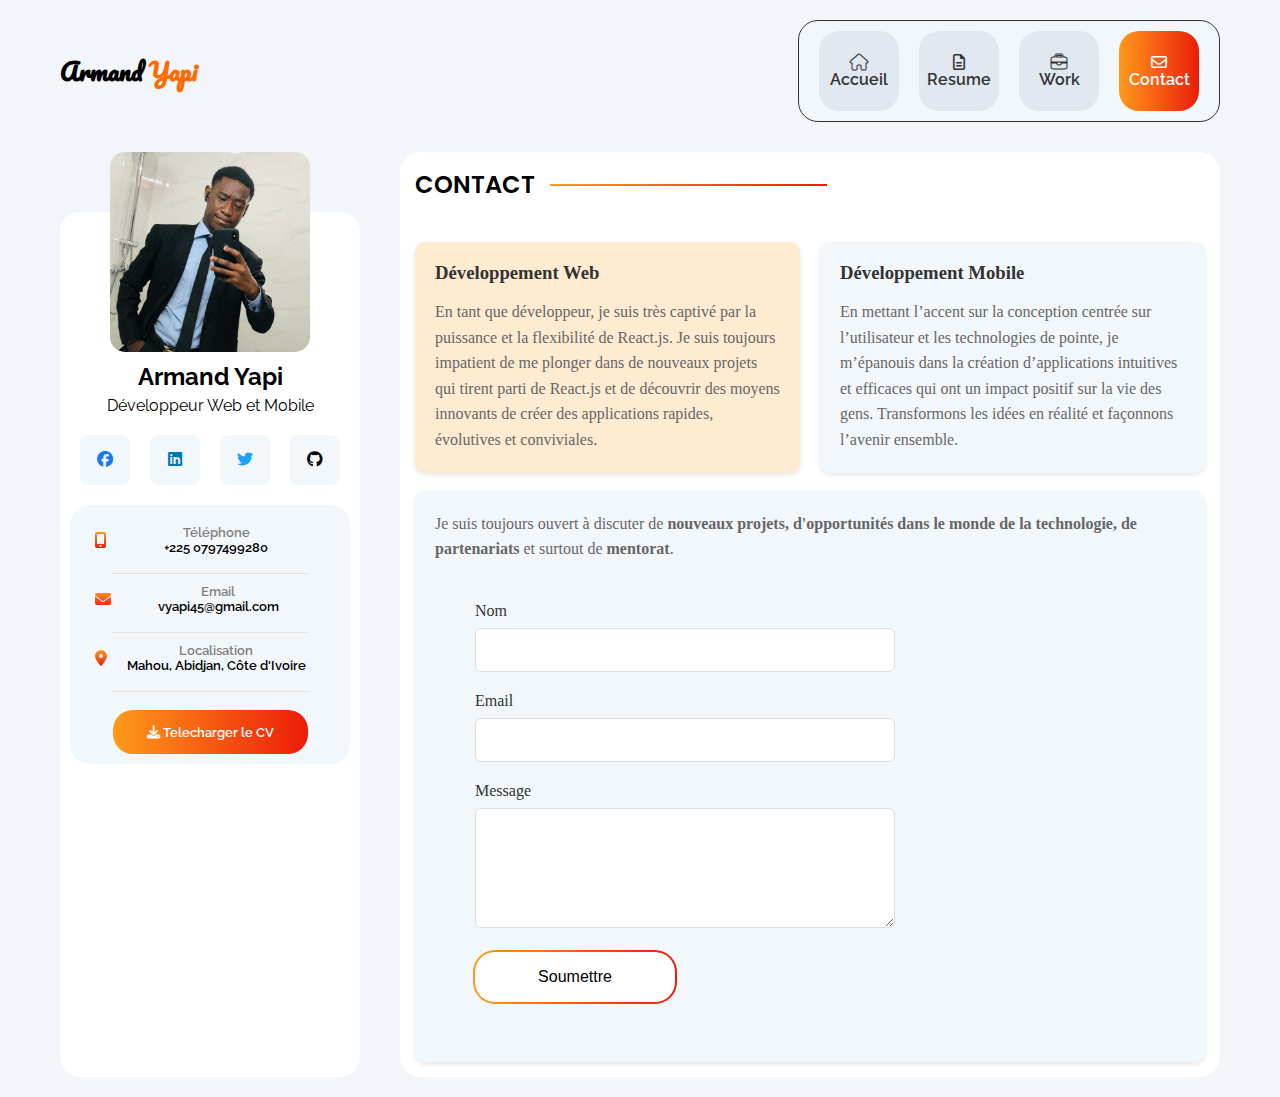
==== pages/contact.html @ fc7dac3e "first commit" ====
<!DOCTYPE html>
<html lang="fr">
<head>
    <meta charset="UTF-8">
    <meta name="viewport" content="width=device-width, initial-scale=1.0">
    <link rel="stylesheet" href="../style/style.css">
    <link rel="icon" href="../img/favicon.ico" type="image/x-icon">
    <link rel="stylesheet" href="https://cdnjs.cloudflare.com/ajax/libs/font-awesome/6.5.1/css/all.min.css">
    <script src="../script/script.js"></script>
    <title>Armand Yapi - Portfolio</title>
</head>
<body>
    <div class="container">
        <header>
            <div class="logo">
                Armand <span>Yapi</span>
            </div>
            <nav class="nav-icons">
                <a href="../index.html">
                    <i class="fas fa-house icon-outline active"></i>
                    Accueil
                </a>
                <a href="pages/resume.html">
                    <i class="far fa-file-alt"></i>
                    <span>Resume</span>
                </a>
                <a href="work.html">
                    <i class="fas fa-briefcase icon-outline"></i>Work</a>
                <a href="contact.html"  class="active">
                    <i class="far fa-envelope"></i>Contact
                </a>
            </nav>
        </header>
        <div class="main-content">
            <div class="profile">
                <div class="profile-img">
                    <img src="../img/profile.jpg" alt="Armand Yapi" srcset="">
                </div>
                <h2>Armand Yapi</h2>
                <p>Développeur Web et Mobile</p>

                <div class="social-links">
                    <div class="card">
                        <a href="#" class="facebook-icon"><i class="fab fa-facebook"></i></a>
                    </div>
                    <div class="card">
                        <a href="#" class="linkedin-icon"><i class="fab fa-linkedin"></i></a>
                    </div>
                    <div class="card">
                        <a href="#" class="twitter-icon"><i class="fab fa-twitter"></i></a>
                    </div>
                    <div class="card">
                        <a href="#" class="github-icon"><i class="fab fa-github"></i></a>
                    </div>
                    
                </div>

                <div class="contact-info">
                    <!-- phone -->
                    <div class="contact-card">
                        
                        <div class="icon-container">
                            <i class="fas fa-mobile-alt icon"></i>
                        </div>
                        
                        <div class="text-container">
                            <span class="label">Téléphone</span>
                            <span class="phone-number">+225 0797499280</span>
                        </div>
                    </div>
                    <div class="divider"></div>
                    
                     <!-- mail -->
                    <div class="contact-card">
                        
                        <div class="icon-container">
                            <i class="fas fa-envelope icon"></i>
                        </div>
                        
                        <div class="text-container">
                            <span class="label">Email</span>
                            <span class="phone-number">vyapi45@gmail.com</span>
                        </div>
                    </div>
                    <div class="divider"></div>
                   <!-- location -->
                   <div class="contact-card">
                        
                        <div class="icon-container">
                            <i class="fas fa-map-marker-alt icon "></i>
                        </div>
                    
                        <div class="text-container">
                            <span class="label">Localisation</span>
                            <span class="phone-number">Mahou, Abidjan, Côte d'Ivoire</span>
                        </div>
                    </div>
                    <div class="divider"></div>
                    <br />
                    <a href="../img/armand.pdf" download="Armand_Yapi.pdf">
                        <button class="download-btn">
                            <i class="fas fa-download"></i> Telecharger le CV
                        </button>
                    </a>
                
                </div>
                
            
            </div>
            <div class="content">
                <section class="about">
                    <div class="about-header">
                        <h2 class="uppercase-text">Contact</h2>
                        <div class="divider2"></div>
                    </div>
                   
                </section>

                <div class="services">
                    <div class="service-card">
                        <h3>Développement Web</h3>
                        <p>
                            En tant que développeur, je suis très captivé par la puissance et la flexibilité de React.js. Je suis toujours impatient de me plonger dans de nouveaux projets qui tirent parti de React.js et de découvrir des moyens innovants de créer des applications rapides, évolutives et conviviales.
                        </p>
                    </div>
                    <div class="service-card highlight">
                        <h3>Développement Mobile</h3>
                        <p>
                            En mettant l’accent sur la conception centrée sur l’utilisateur et les technologies de pointe, je m’épanouis dans la création d’applications intuitives et efficaces qui ont un impact positif sur la vie des gens. Transformons les idées en réalité et façonnons l’avenir ensemble.
                        </p>
                    </div>
            </div>
            <br>
            <div class="service-card highlight">
                <p>
                    Je suis toujours ouvert à discuter de <strong>nouveaux projets, d'opportunités dans le monde de la technologie, de partenariats</strong> 
                    et surtout de <strong>mentorat</strong>. 
                </p>
                <div class="form-container">
                    <div id="snackbar"></div>
                   
                    <form id="contactForm" action="https://formsubmit.co/ajax/vyapi45@gmail.com" method="POST">
                        <!-- Désactiver CAPTCHA -->
                        <input type="hidden" name="_captcha" value="false">
                        <!-- Désactiver la redirection -->
                        <input type="hidden" name="_next" value="">
                        <!-- Forcer la réponse JSON -->
                        <input type="hidden" name="_template" value="table">
                    
                        <div class="form-group">
                            <label for="name">Nom</label>
                            <input type="text" id="name" name="name" required>
                            <div class="error" id="nameError">Veuillez entrer votre nom</div>
                        </div>
                    
                        <div class="form-group">
                            <label for="email">Email</label>
                            <input type="email" id="email" name="email" required>
                            <div class="error" id="emailError">Veuillez saisir une adresse valide</div>
                        </div>
                    
                        <div class="form-group">
                            <label for="message">Message</label>
                            <textarea id="message" name="message" required></textarea>
                            <div class="error" id="messageError">Veuillez entrer votre message</div>
                        </div>
                    
                        <button type="submit" class="button"  id="submitBtn">
                            <span id="submitText">Soumettre</span> 
                            
                                <div id="loader" class="spinner" style="display: none;"></div> <!-- Loader dans le bouton -->
                            
                        </button>
                    </form>
                    
  
                </div>
                
            </div>
        </div>
    </div>
</body>
</html>
---- style/style.css ----
@import url('https://fonts.googleapis.com/css2?family=Pacifico&display=swap');
@import url('https://fonts.googleapis.com/css2?family=Raleway:ital,wght@0,100..900;1,100..900&display=swap');
@import url('https://fonts.googleapis.com/css2?family=Poppins:ital,wght@0,100;0,200;0,300;0,400;0,500;0,600;0,700;0,800;0,900;1,100;1,200;1,300;1,400;1,500;1,600;1,700;1,800;1,900&display=swap');
* {
    margin: 0;
    padding: 0;
    box-sizing: border-box;
    
}

body {
    background-color: #F2F5F9;
}

.container {
    max-width: 1200px;
    margin: 0 auto;
    padding: 20px;
}

/* Header */
header {
    display: flex;
    justify-content: space-between;
    align-items: center;
    margin-bottom: 30px;
}

.logo {
    font-size: 24px;
    font-weight: bold;
    font-family: 'Pacifico';
}

.logo span {
    color: #ff6b00;
    font-family: 'Pacifico';
}
.content{
    border-radius: 20px;
    background-color: #FFFFFF;
    padding: 15px;
}
.content h2{
    font-family: 'Poppins';
    font-weight: 600;
}
.nav-icons {
    display: flex;
    gap: 20px;
    background-color: #F2F7FC;
    padding: 10px 20px;
    border-radius: 20px;
    align-items: center;
    border: 1px solid #333;
}

.nav-icons a {
    flex-direction: column;
    align-items: center;
    justify-content: center;
    display: flex;
    text-align: center;
    text-decoration: none;
    color: #333;
    background-color: #E1E8EF;
    width: 80px;
    height: 80px;
    border-radius: 20px;
    font-family: 'Raleway';
    font-weight: 600;
    transition: background-color 0.3s ease;
}
.icon-outline {
    color: transparent;
    -webkit-text-stroke: 1px#333; 
    transition: all 0.3s ease;
}


.nav-icons a.active {
    background: linear-gradient(to right, #FF9A1A, #EC1C09);
    color: white;
}
.nav-icons a.active .icon-outline {
    color: transparent;
    -webkit-text-stroke: 1px white; 
}
.nav-icons a:hover {
    background-color: #FF9A1A; 
    color: white;
}
.nav-icons a:hover .icon-outline {
    color: transparent;
    -webkit-text-stroke: 1px white; 
}

/* Main Content */
.main-content {
    display: grid;
    grid-template-columns: 300px 1fr;
    gap: 40px;
}

/* Profile Section */
.profile {
    position: relative;
    text-align: center;
    background-color: #FFFFFF;
    padding: 10px;
    border-radius: 20px;
    margin-top: 60px;
}
.profile h2{
    margin-top: 140px;
    font-family: 'Raleway', sans-serif;
    font-weight: bold;
    margin-bottom: 5px;
}
.profile p{
    font-family: 'Raleway', sans-serif;
    font-weight: 400;
    margin-bottom: 20px;
}

.profile-img {
    position: absolute;
    top: -60px; 
    left: 50%;
    transform: translateX(-50%);
    width: 200px;
    height: 200px;
    border-radius: 15px;
    margin: 0 auto 20px;
    overflow: hidden;
}

.profile-img img {
    width: 100%;
    height: 100%;
    object-fit: cover;
}

.social-links {
    display: flex;
    justify-content: center;
    gap: 20px;
    margin: 20px 0;
}

.card{
    background-color: #F2F7FC;
    width: 50px; 
    height: 50px;
    border-radius:8px;
    display: flex;
    justify-content: center;
    align-items: center;

    cursor: pointer;
}
.facebook-icon{
    color: #1877F2;
}
.linkedin-icon{
    color: #0077B5;
}
.twitter-icon{
    color: #1DA1F2;
}
.github-icon{
    color: #0B0909;
}

.contact-info {
    background-color:  #F2F7FC;
    border-radius: 20px;
    text-align: center;
    padding: 10px;
   
}

.contact-card{
    display: flex;
    align-items: center;
    padding: 10px 15px;
   
}
.icon-container{
    display: flex;
    justify-content: center;
    align-items: center;
    
   
}
.icon{
    font-size: 40;
    background: linear-gradient(to bottom, #FF9A1A, #EC1C09);
    -webkit-background-clip: text;
    color: transparent;
}
.text-container {
    display:flex ;
    flex-direction: column;
    width: 100%;
   align-items: center;
}
.label {
    font-size: 13px;
    color: gray;
    font-family: 'Raleway', sans-serif;
    font-weight: 600;
}
.phone-number {
    font-size: 13px;
    font-family: 'Raleway', sans-serif;
    font-weight: 600;
    color: black;
}
.divider {
    display: flex;
    justify-content: center;
    width: 75%;
    height: 1px;
    background-color: #E3E3E3;
    margin-top: 8px;
    margin-left: auto; 
    margin-right: auto;
}
.divider2{
    display: flex;
    height: 2px;
    width: 35%;
    background: linear-gradient(to right, #FF9A1A, #EC1C09);;
   
}
.download-btn {
    border-radius: 20px;
    background: linear-gradient(to right, #FF9A1A, #EC1C09);
    color: white;
    padding: 10px 20px;
    border: none;
    font-family: 'Raleway', sans-serif;
    font-weight: 600;
    cursor: pointer;
    width: 75%;
    height: 44px;
}

/* About Section */
.about {
    margin-bottom: 40px;
    font-family: 'Raleway';
}

.about-header {
    display: flex;
    align-items: center;
    gap: 15px;
    margin-bottom: 20px;
}

.uppercase-text {
    text-transform: uppercase;
}
.stats {
    background-color: #e6f0ff;
    padding: 5px 10px;
    border-radius: 5px;
    font-size: 14px;
}

/* Services Grid */
.services {
    display: grid;
    grid-template-columns: repeat(2, 1fr);
    gap: 20px;
}
.service p{
    font-family: 'Raleway';
    font-weight: 400;
}
.service h3{
    font-family: 'Poppins';
    font-weight: 600;
    color: black;
}
.service-card {
    padding: 20px;
    border-radius: 10px;
    background-color: #FFEBD1;
    box-shadow: 0 2px 5px rgba(0,0,0,0.1);
}

.service-card.highlight {
    background-color: #F2F7FC;
}

.service-card h3 {
    margin-bottom: 15px;
    color: #333;
}

.service-card p {
    color: #666;
    line-height: 1.6;
}

/* Responsive Design */
@media (max-width: 768px) {
    header {
        flex-direction: column;
        align-items: center;
        text-align: center;
    }
    .nav-icons {
        width: 100%;
        justify-content: center;
        gap: 10px;
        padding: 10px;
    }

    .nav-icons a {
        width: 60px;
        height: 60px;
        font-size: 12px;
    }
    .main-content {
        grid-template-columns: 1fr;
    }

    .services {
        grid-template-columns: 1fr;
    }
}

/* Contact */

.form-container {
   
    padding: 40px;
    border-radius: 10px;
   
    width: 100%;
    max-width: 500px;
}

.form-group {
    margin-bottom: 20px;
}

label {
    display: block;
    margin-bottom: 8px;
    color: #333;
    font-weight: 500;
}
input, textarea {
    width: 100%;
    padding: 12px;
    border: 1px solid #ddd;
    border-radius: 6px;
    font-size: 16px;
    transition: border-color 0.3s ease;
}

input:focus, textarea:focus {
    outline: none;
    border-color: #ff6b6b;
}

textarea {
    min-height: 120px;
    resize: vertical;
}

.button {
    position: relative;
    background: transparent;
    color: black;
    padding: 12px 24px;
    border-radius: 20px;
    font-size: 16px;
    cursor: pointer;
    border: none;
    z-index: 1;
    transition: all 0.3s ease;
}

.button::before {
    content: '';
    position: absolute;
    top: -2px;
    left: -2px;
    right: -2px;
    bottom: -2px;
    background: linear-gradient(to right, #FF9A1A, #EC1C09);
    border-radius: 22px;
    z-index: -1;
}
 .button::after {
        content: '';
        position: absolute;
        top: 0;
        left: 0;
        right: 0;
        bottom: 0;
        background: white;
        border-radius: 20px;
        z-index: -1;
    }
    .button:hover {
        transform: translateY(-2px);
        color: white;
        background: linear-gradient(to right, #FF9A1A, #EC1C09);
    }
    .button:hover::after {
        opacity: 0; 
        
    }

    #snackbar {
        visibility: hidden; /* Masqué par défaut */
        min-width: 250px;
        margin-left: -125px;
        background-color: #333;
        color: #fff;
        text-align: center;
        border-radius: 2px;
        padding: 16px;
        position: fixed;
        z-index: 1;
        left: 50%;
        top: 30px;
        font-size: 17px;
        opacity: 0;
        transition: opacity 0.5s, top 0.5s;
    }
    
    #snackbar.show {
        visibility: visible;
        opacity: 1;
        top: 50px;
    }
    
    #submitBtn {
        position: relative;
        padding: 10px 20px; /* Taille du bouton avec un peu d'espace autour du texte ou du spinner */
        display: inline-flex;
        align-items: center; /* Centre verticalement les éléments */
        justify-content: center; /* Centre horizontalement les éléments */
        width: 200px; /* Largeur fixe pour le bouton */
        height: 50px; /* Hauteur fixe pour le bouton */
    

        color: black;
        font-size: 16px;
        cursor: pointer;
        transition: background-color 0.3s ease; /* Transition douce sur la couleur */
    }
    
   
    
    #submitText {
        display: inline-block; /* Texte normal visible avant que le loader ne soit affiché */
        z-index: 1;
    }
    
    #loader {
        position: absolute;
        width: 20px; /* Taille du spinner */
        height: 20px; /* Taille du spinner */
        border: 4px solid #f3f3f3;
        border-top: 4px solid#FF9A1A; 
        border-radius: 50%;
        animation: spin 2s linear infinite;
        display: none; /* Masqué par défaut */
        z-index: 0; /* Le spinner sera sous le texte */
        left: 50%;
        top: 50%; transform: translate(-50%, -50%) !important; /* Centrage parfait du spinner */
    }
    
    @keyframes spin {
        0% { transform: rotate(0deg); }
        100% { transform: rotate(360deg); }
    }
       
    
.error {
    color: #EC1C09;
    font-size: 14px;
    margin-top: 5px;
    display: none;
}

input.invalid, textarea.invalid {
    border-color: #EC1C09;
}

/* mediascreen */

@media screen and (max-width: 320px) {
    .nav-icons {
        gap: 5px;
        padding: 5px;
    }

    .nav-icons a {
        width: calc(50% - 5px);
        height: 45px;
        font-size: 10px;
    }
}
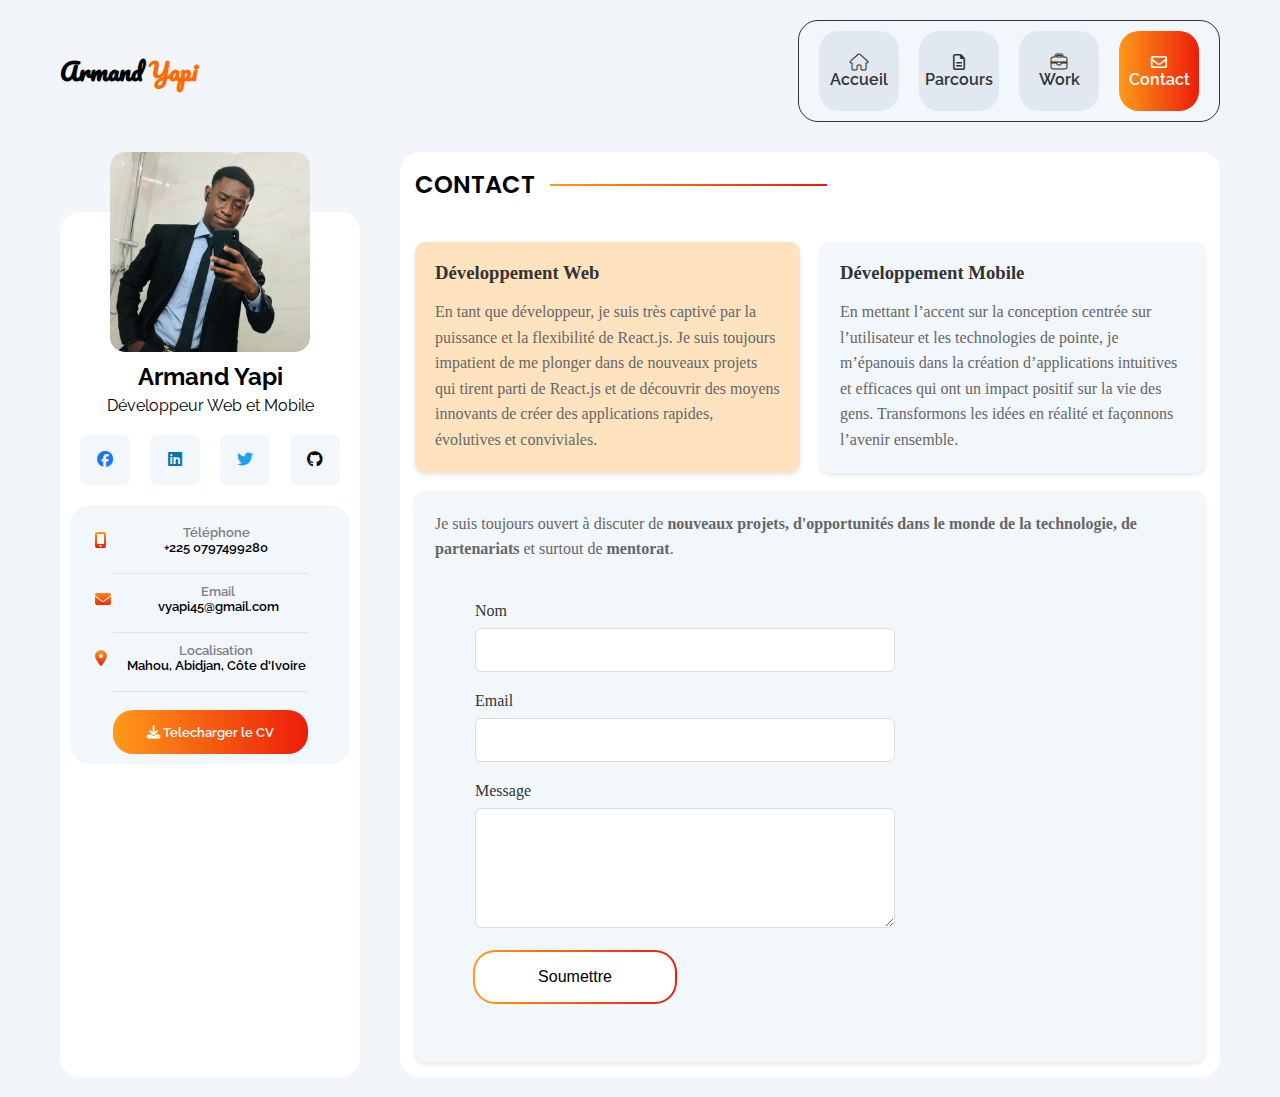
==== commit 67ee6edd: "Mon parcours" ====
--- a/pages/contact.html
+++ b/pages/contact.html
@@ -22,7 +22,7 @@
                 </a>
                 <a href="pages/resume.html">
                     <i class="far fa-file-alt"></i>
-                    <span>Resume</span>
+                    <span>Parcours</span>
                 </a>
                 <a href="work.html">
                     <i class="fas fa-briefcase icon-outline"></i>Work</a>
--- a/style/style.css
+++ b/style/style.css
@@ -235,6 +235,21 @@
     background: linear-gradient(to right, #FF9A1A, #EC1C09);;
    
 }
+.row{
+    display: flex;
+    justify-content: start;
+    gap: 200px;
+    
+}
+.bottom{
+    margin-bottom: 10px;
+   
+}
+.column{
+    text-align: center;
+    
+    
+}
 .download-btn {
     border-radius: 20px;
     background: linear-gradient(to right, #FF9A1A, #EC1C09);
@@ -277,6 +292,40 @@
     grid-template-columns: repeat(2, 1fr);
     gap: 20px;
 }
+.serv {
+    border-radius: 10px;
+    display: grid;
+    grid-template-columns: repeat(2, 1fr);
+    padding-top: 10px;
+    padding-left: 10px;
+    padding-bottom: 10px;
+    padding-right: 10px;
+    background-color: #F8FBFB;
+    width: 100%;
+}
+.container1{
+    display: flex;
+    flex-wrap: wrap;
+    gap: 10px;
+    max-width: 600px;
+   margin-top: 10px;
+}
+.badge{
+    padding: 8px 16px;
+    border-radius: 20px;
+    font-size: 14px;
+    font-weight: 500;
+    color: #333;
+    background-color: #E1E8EF;
+    box-shadow: 0 2px 5px rgba(0, 0, 0, 0.05);
+    transition: all 0.2s ease;
+}
+.badge:hover {
+    transform: translateY(-2px);
+    color: white;
+    background: linear-gradient(to right, #FF9A1A, #EC1C09);
+    box-shadow: 0 5px 10px rgba(0, 0, 0, 0.1);
+}
 .service p{
     font-family: 'Raleway';
     font-weight: 400;
@@ -289,7 +338,13 @@
 .service-card {
     padding: 20px;
     border-radius: 10px;
-    background-color: #FFEBD1;
+    background-color: #FFE3BF;
+    box-shadow: 0 2px 5px rgba(0,0,0,0.1);
+}
+.servic-card {
+    padding: 20px;
+    border-radius: 10px;
+    background-color: #FFEED9;
     box-shadow: 0 2px 5px rgba(0,0,0,0.1);
 }
 
@@ -305,6 +360,11 @@
 .service-card p {
     color: #666;
     line-height: 1.6;
+}
+.service {
+    display: grid;
+    grid-template-columns: 1fr;
+    gap: 20px;
 }
 
 /* Responsive Design */
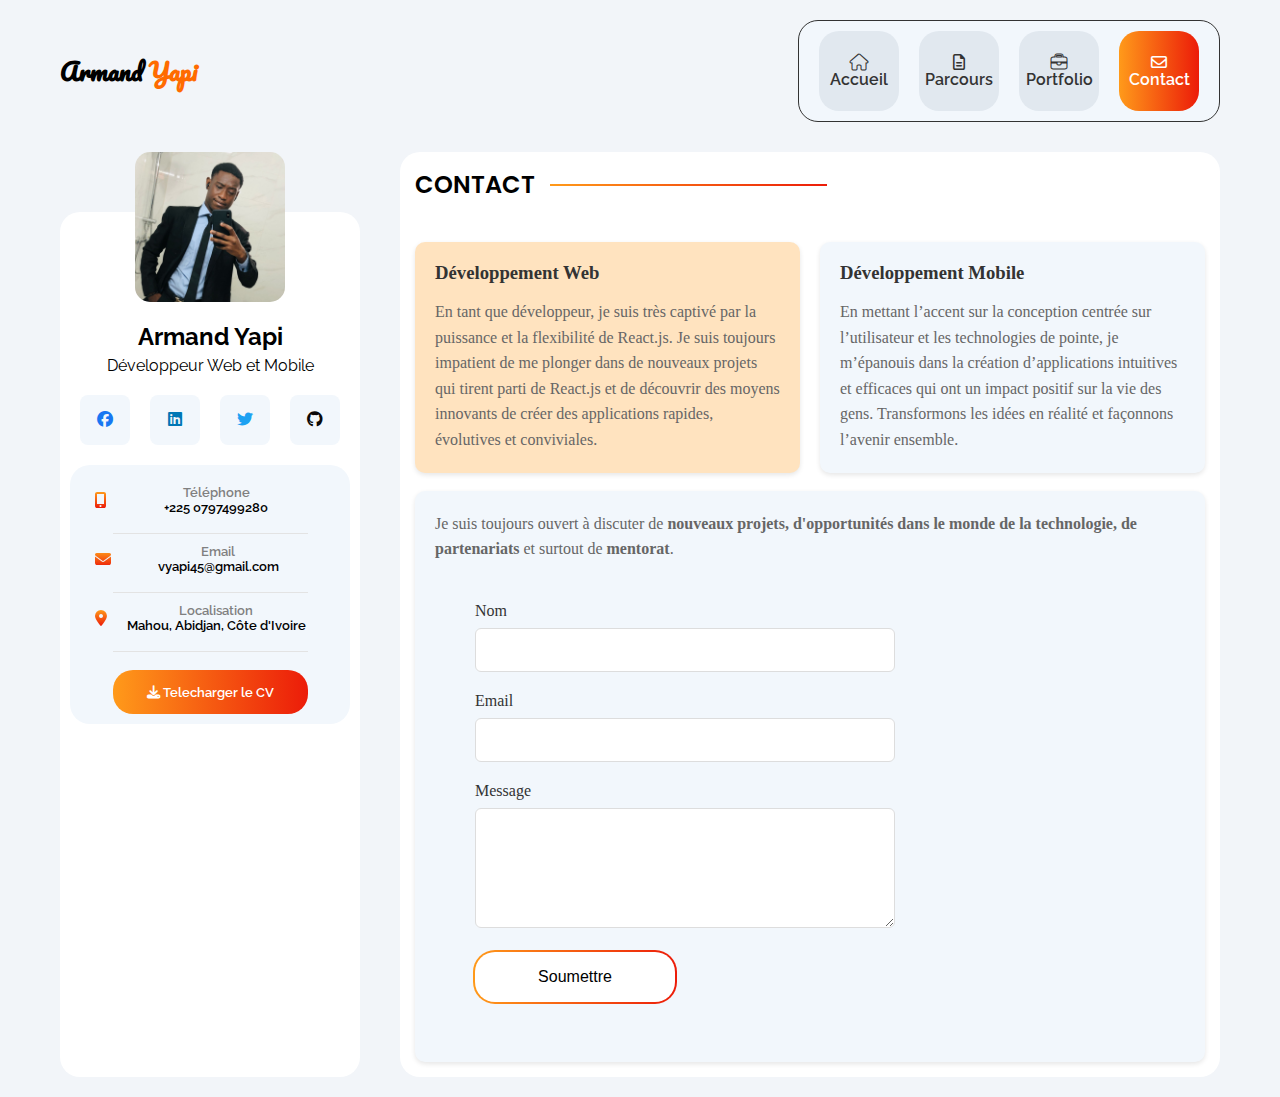
==== commit de7996dd: "portfolio" ====
--- a/pages/contact.html
+++ b/pages/contact.html
@@ -25,7 +25,7 @@
                     <span>Parcours</span>
                 </a>
                 <a href="work.html">
-                    <i class="fas fa-briefcase icon-outline"></i>Work</a>
+                    <i class="fas fa-briefcase icon-outline"></i>Portfolio</a>
                 <a href="contact.html"  class="active">
                     <i class="far fa-envelope"></i>Contact
                 </a>
--- a/style/style.css
+++ b/style/style.css
@@ -571,4 +571,96 @@
         height: 45px;
         font-size: 10px;
     }
+}
+@media screen and (min-width: 768px) {
+    .main-content {
+        grid-template-columns: 300px 1fr;
+    }
+    
+    .row {
+        grid-template-columns: repeat(2, 1fr);
+    }
+    
+    .serv {
+        grid-template-columns: repeat(2, 1fr);
+    }
+    
+    .nav-icons a {
+        width: 80px;
+        height: 80px;
+        font-size: 16px;
+    }
+    
+    .profile-img {
+        width: 150px;
+        height: 150px;
+    }
+    
+    .profile h2 {
+        margin-top: 100px;
+    }
+}
+@media screen and (max-width: 480px) {
+    .container {
+        padding: 10px;
+    }
+    
+    .nav-icons {
+        padding: 10px;
+        gap: 10px;
+    }
+    
+    .nav-icons a {
+        width: 60px;
+        height: 60px;
+        font-size: 12px;
+    }
+    
+    .profile {
+        margin-top: 60px;
+        padding: 15px;
+    }
+    
+    .profile-img {
+        width: 100px;
+        height: 100px;
+        top: -50px;
+    }
+    
+    .profile h2 {
+        margin-top: 60px;
+        font-size: 1.2rem;
+    }
+    
+    .badge {
+        padding: 6px 12px;
+        font-size: 12px;
+    }
+    
+    .contact-info {
+        padding: 10px;
+    }
+    
+    .download-btn {
+        width: 100%;
+        font-size: 14px;
+    }
+}
+@media print {
+    body {
+        background: white;
+    }
+    
+    .container {
+        max-width: none;
+        padding: 0;
+    }
+    
+    .nav-icons {
+        display: none;
+    }
+    
+    .main-content {
+        grid-template-columns: 1fr;
+    }
 }